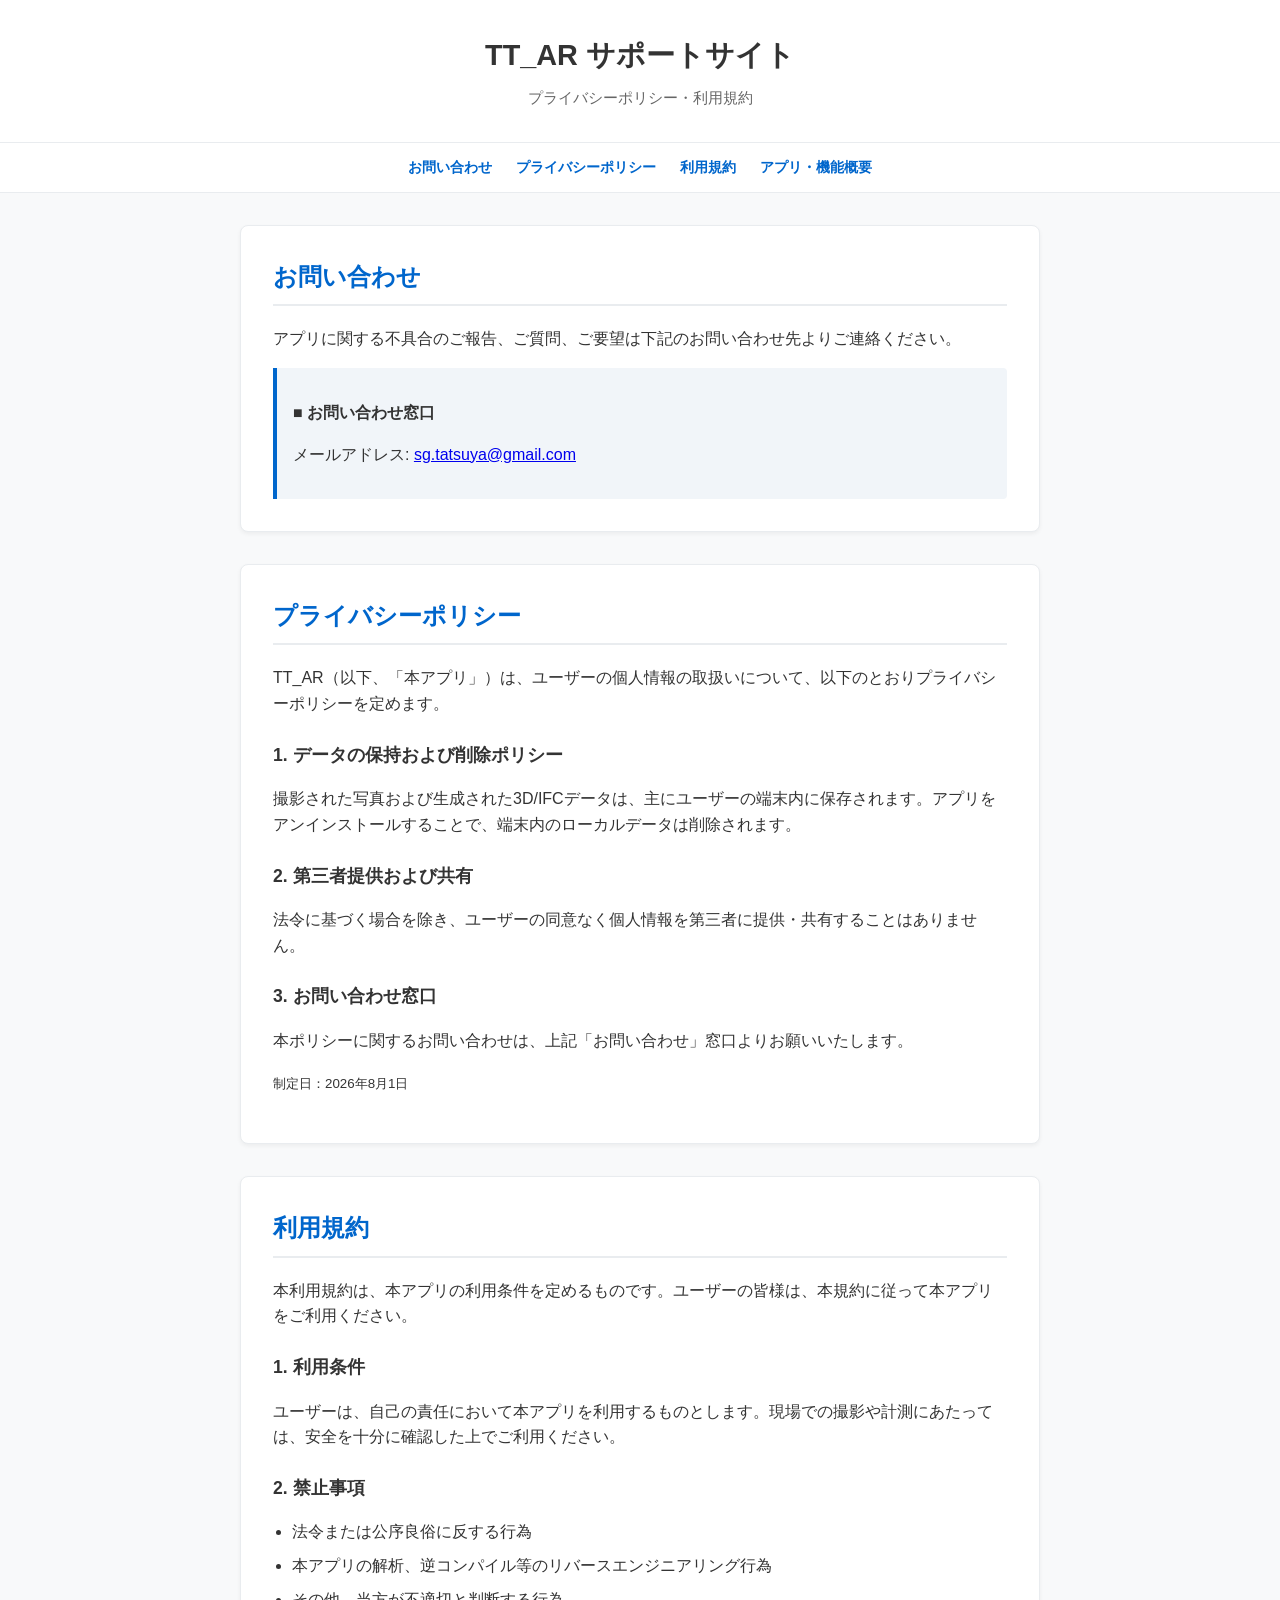
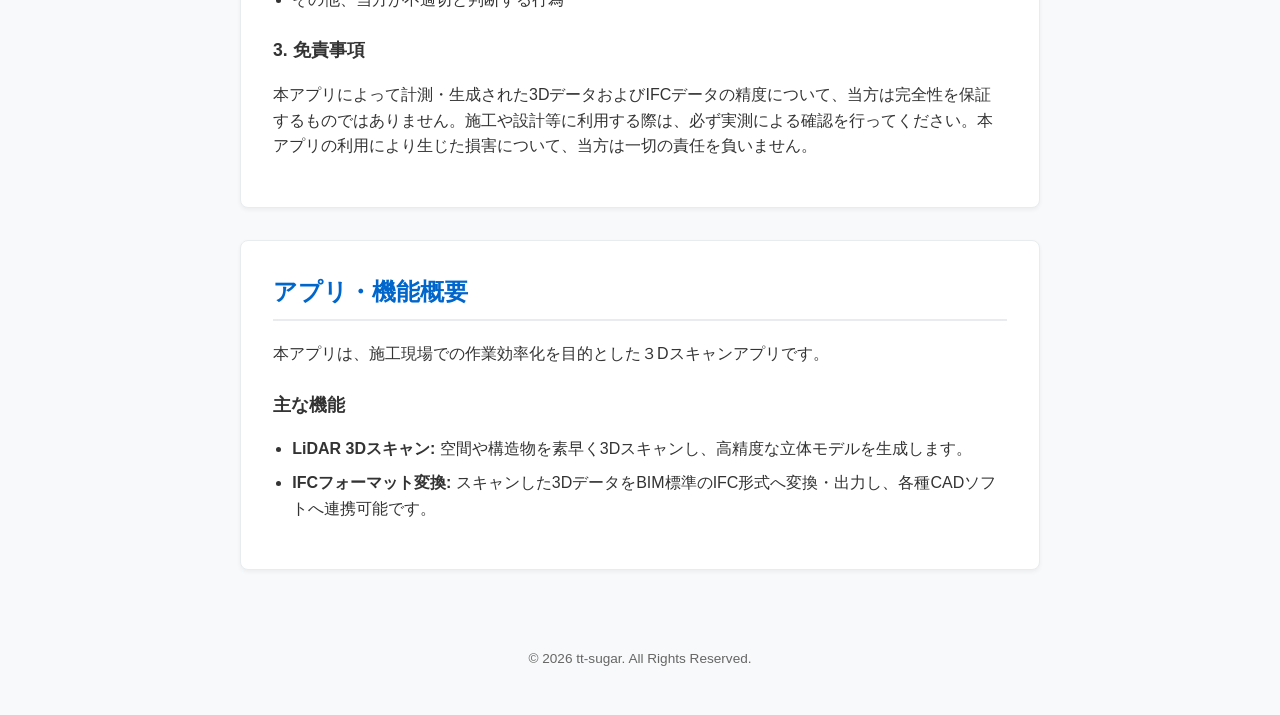
==== ttAr_HP.html @ 11c271d5 "Initial website" ====
<!DOCTYPE html>
<html lang="ja">
<head>
    <meta charset="UTF-8">
    <meta name="viewport" content="width=device-width, initial-scale=1.0">
    <title>TT_AR サポート＆プライバシーポリシー</title>
    <style>
        :root {
            --primary-color: #0066cc;
            --text-color: #333333;
            --bg-color: #f8f9fa;
            --card-bg: #ffffff;
            --border-color: #e9ecef;
        }

        body {
            font-family: -apple-system, BlinkMacSystemFont, "Segoe UI", Roboto, "Helvetica Neue", Arial, sans-serif;
            line-height: 1.6;
            color: var(--text-color);
            background-color: var(--bg-color);
            margin: 0;
            padding: 0;
        }

        header {
            background-color: var(--card-bg);
            border-bottom: 1px solid var(--border-color);
            padding: 2rem 1rem;
            text-align: center;
        }

        header h1 {
            margin: 0 0 0.5rem 0;
            font-size: 1.8rem;
        }

        header p {
            margin: 0;
            color: #666;
            font-size: 0.95rem;
        }

        nav {
            background-color: var(--card-bg);
            border-bottom: 1px solid var(--border-color);
            position: sticky;
            top: 0;
            display: flex;
            justify-content: center;
            gap: 1.5rem;
            padding: 0.8rem;
            font-size: 0.9rem;
        }

        nav a {
            color: var(--primary-color);
            text-decoration: none;
            font-weight: 600;
        }

        nav a:hover {
            text-decoration: underline;
        }

        .container {
            max-width: 800px;
            margin: 2rem auto;
            padding: 0 1rem;
        }

        section {
            background: var(--card-bg);
            border-radius: 8px;
            padding: 2rem;
            margin-bottom: 2rem;
            box-shadow: 0 2px 4px rgba(0,0,0,0.05);
            border: 1px solid var(--border-color);
        }

        h2 {
            color: var(--primary-color);
            border-bottom: 2px solid var(--border-color);
            padding-bottom: 0.5rem;
            margin-top: 0;
        }

        h3 {
            font-size: 1.1rem;
            margin-top: 1.5rem;
        }

        ul {
            padding-left: 1.2rem;
        }

        li {
            margin-bottom: 0.5rem;
        }

        .contact-box {
            background-color: #f1f5f9;
            border-left: 4px solid var(--primary-color);
            padding: 1rem;
            margin-top: 1rem;
            border-radius: 0 4px 4px 0;
        }

        footer {
            text-align: center;
            padding: 2rem 1rem;
            color: #666;
            font-size: 0.85rem;
        }
    </style>
</head>
<body>

    <header>
        <!-- アプリ名に変更してください -->
        <h1>TT_AR サポートサイト</h1>
        <p>プライバシーポリシー・利用規約</p>
    </header>

    <nav>
        <a href="#contact">お問い合わせ</a>
        <a href="#privacy">プライバシーポリシー</a>
        <a href="#terms">利用規約</a>
        <a href="#products">アプリ・機能概要</a>
    </nav>

    <div class="container">

        <!-- 1. お問い合わせ (Contact) 【必須】 -->
        <section id="contact">
            <h2>お問い合わせ</h2>
            <p>アプリに関する不具合のご報告、ご質問、ご要望は下記のお問い合わせ先よりご連絡ください。</p>
            
            <div class="contact-box">
                <p><strong>■ お問い合わせ窓口</strong></p>
                <!-- ご自身のメールアドレスやGoogleフォームのURLに書き換えてください -->
                <p>メールアドレス: <a href="mailto:support@example.com">sg.tatsuya@gmail.com</a></p>
            </div>
        </section>

        <!-- 2. プライバシーポリシー (Privacy Policy) 【必須】 -->
        <section id="privacy">
            <h2>プライバシーポリシー</h2>
            <p>TT_AR（以下、「本アプリ」）は、ユーザーの個人情報の取扱いについて、以下のとおりプライバシーポリシーを定めます。</p>

            
            <!-- <h3>1. 収集する情報と収集方法</h3>
            <p>本アプリでは、機能提供およびサービス向上のため、以下の情報を取得する場合があります。</p>
            <ul>
                <li><strong>カメラ・3Dスキャンデータ:</strong> 施工写真撮影、LiDARによる3D計測およびIFCデータ変換機能の提供のため。</li>
                <li><strong>端末情報・ログ情報:</strong> アプリの不具合解析および品質向上のため。</li>
            </ul>

            <h3>2. データの使用目的</h3>
            <ul>
                <li>本アプリの基本機能（撮影、3Dデータ生成、IFC変換等）の提供・維持のため</li>
                <li>ユーザーからのサポート問合せに対応するため</li>
                <li>不具合の修正およびパフォーマンス向上のため</li>
            </ul> -->

            <h3>1. データの保持および削除ポリシー</h3>
            <p>撮影された写真および生成された3D/IFCデータは、主にユーザーの端末内に保存されます。アプリをアンインストールすることで、端末内のローカルデータは削除されます。</p>

            <h3>2. 第三者提供および共有</h3>
            <p>法令に基づく場合を除き、ユーザーの同意なく個人情報を第三者に提供・共有することはありません。</p>

            <h3>3. お問い合わせ窓口</h3>
            <p>本ポリシーに関するお問い合わせは、上記「お問い合わせ」窓口よりお願いいたします。</p>
            
            <p><small>制定日：2026年8月1日</small></p>
        </section>

        <!-- 3. 利用規約 (Terms of Service) -->
        <section id="terms">
            <h2>利用規約</h2>
            <p>本利用規約は、本アプリの利用条件を定めるものです。ユーザーの皆様は、本規約に従って本アプリをご利用ください。</p>

            <h3>1. 利用条件</h3>
            <p>ユーザーは、自己の責任において本アプリを利用するものとします。現場での撮影や計測にあたっては、安全を十分に確認した上でご利用ください。</p>

            <h3>2. 禁止事項</h3>
            <ul>
                <li>法令または公序良俗に反する行為</li>
                <li>本アプリの解析、逆コンパイル等のリバースエンジニアリング行為</li>
                <li>その他、当方が不適切と判断する行為</li>
            </ul>

            <h3>3. 免責事項</h3>
            <p>本アプリによって計測・生成された3DデータおよびIFCデータの精度について、当方は完全性を保証するものではありません。施工や設計等に利用する際は、必ず実測による確認を行ってください。本アプリの利用により生じた損害について、当方は一切の責任を負いません。</p>
        </section>

        <!-- 4. 商品・機能概要 (Products) -->
        <section id="products">
            <h2>アプリ・機能概要</h2>
            <p>本アプリは、施工現場での作業効率化を目的とした３Dスキャンアプリです。</p>

            <h3>主な機能</h3>
            <ul>
                <li><strong>LiDAR 3Dスキャン:</strong> 空間や構造物を素早く3Dスキャンし、高精度な立体モデルを生成します。</li>
                <li><strong>IFCフォーマット変換:</strong> スキャンした3DデータをBIM標準のIFC形式へ変換・出力し、各種CADソフトへ連携可能です。</li>
            </ul>
        </section>

    </div>

    <footer>
        <p>&copy; 2026 tt-sugar. All Rights Reserved.</p>
    </footer>

</body>
</html>
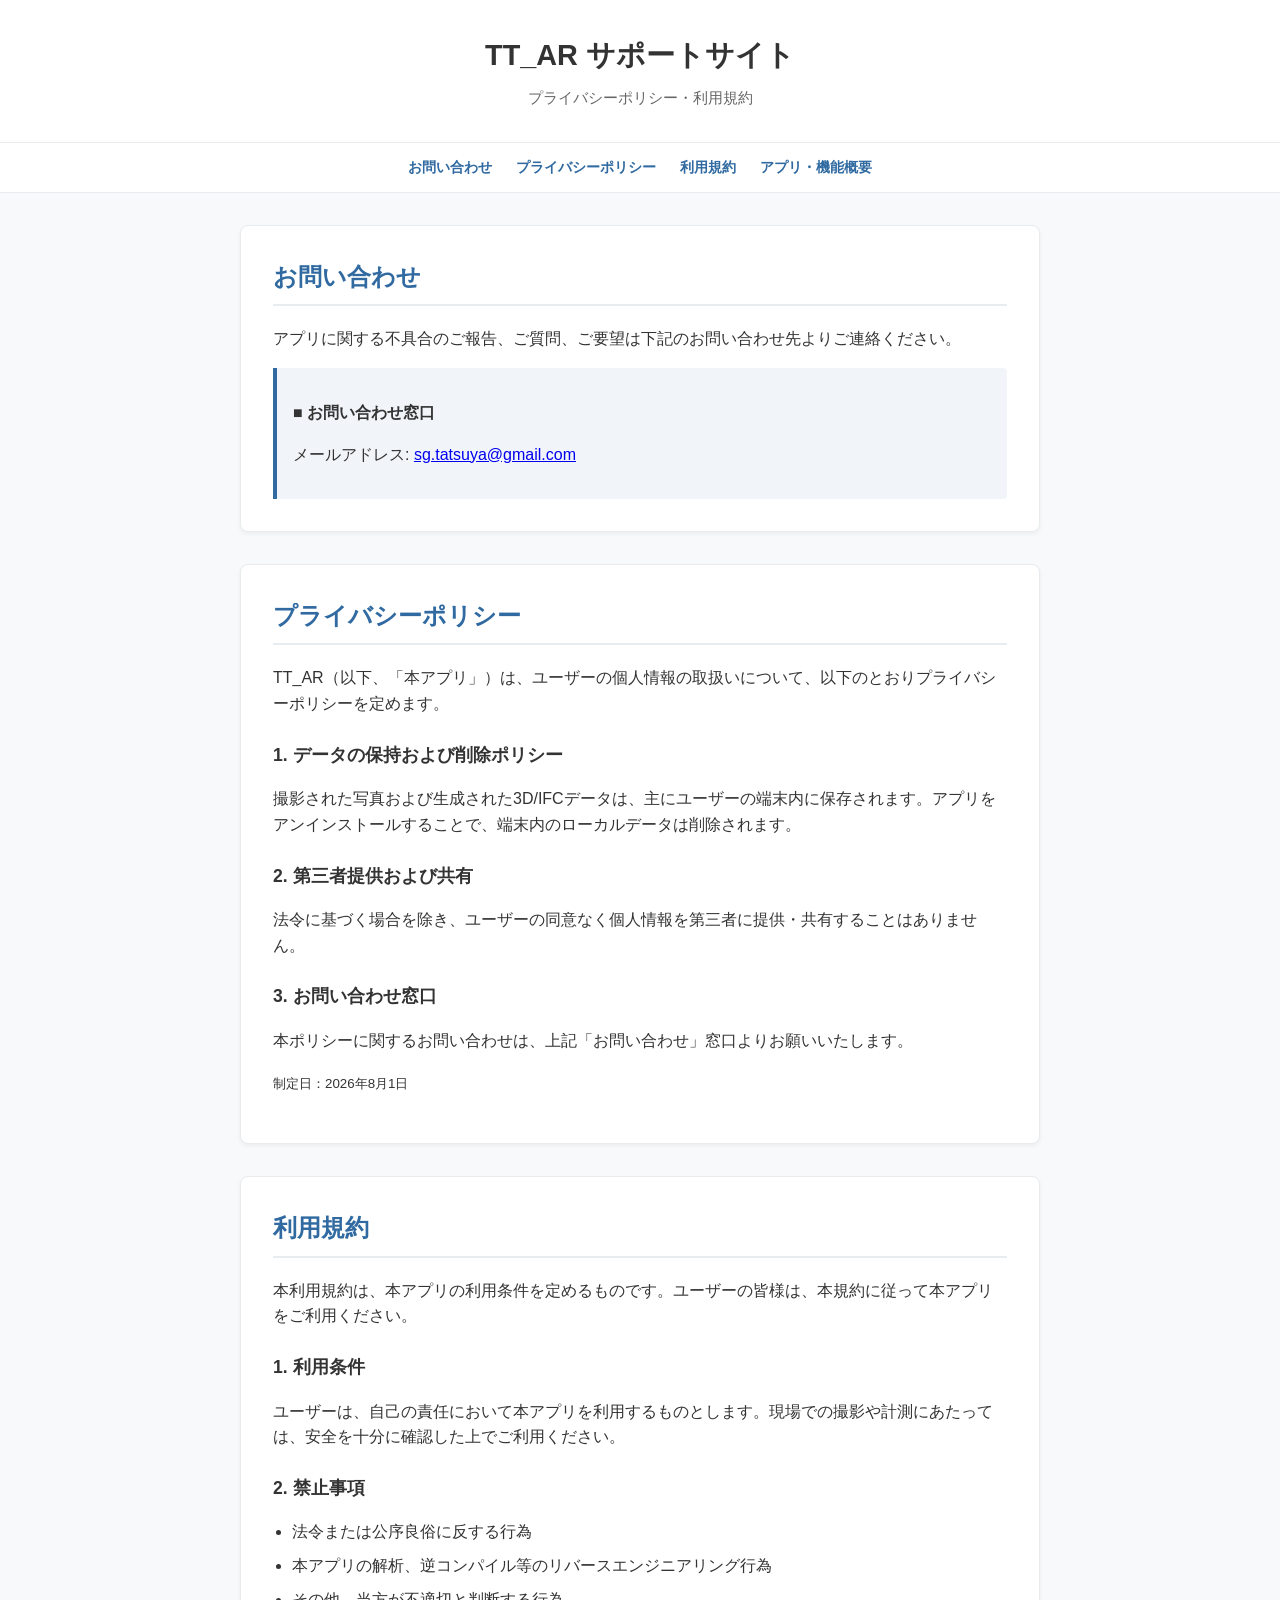
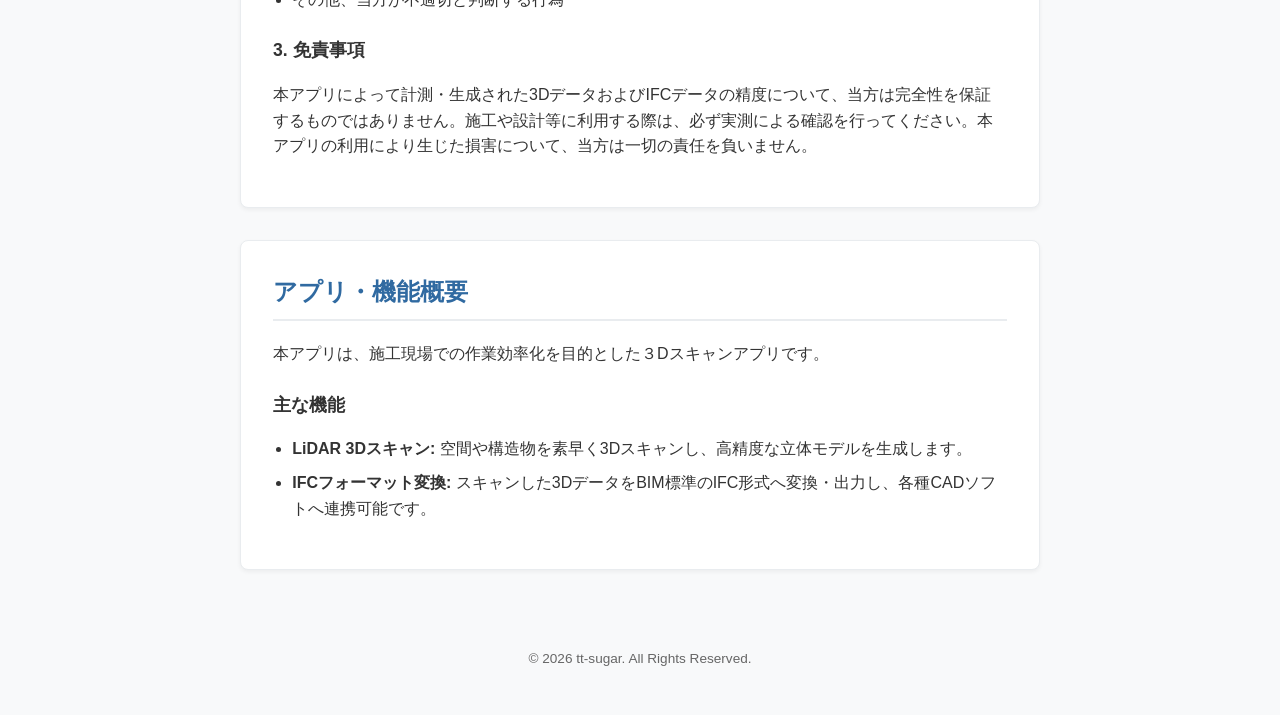
==== commit fd2b0cc3: "Redesign top page with #306AA1 theme Co-Authored-By: Claude Opus 5.5 <noreply@anthropic.com>" ====
--- a/ttAr_HP.html
+++ b/ttAr_HP.html
@@ -6,7 +6,7 @@
     <title>TT_AR サポート＆プライバシーポリシー</title>
     <style>
         :root {
-            --primary-color: #0066cc;
+            --primary-color: #306AA1;
             --text-color: #333333;
             --bg-color: #f8f9fa;
             --card-bg: #ffffff;
@@ -138,7 +138,7 @@
             <div class="contact-box">
                 <p><strong>■ お問い合わせ窓口</strong></p>
                 <!-- ご自身のメールアドレスやGoogleフォームのURLに書き換えてください -->
-                <p>メールアドレス: <a href="mailto:support@example.com">sg.tatsuya@gmail.com</a></p>
+                <p>メールアドレス: <a href="mailto:sg.tatsuya@gmail.com">sg.tatsuya@gmail.com</a></p>
             </div>
         </section>
 
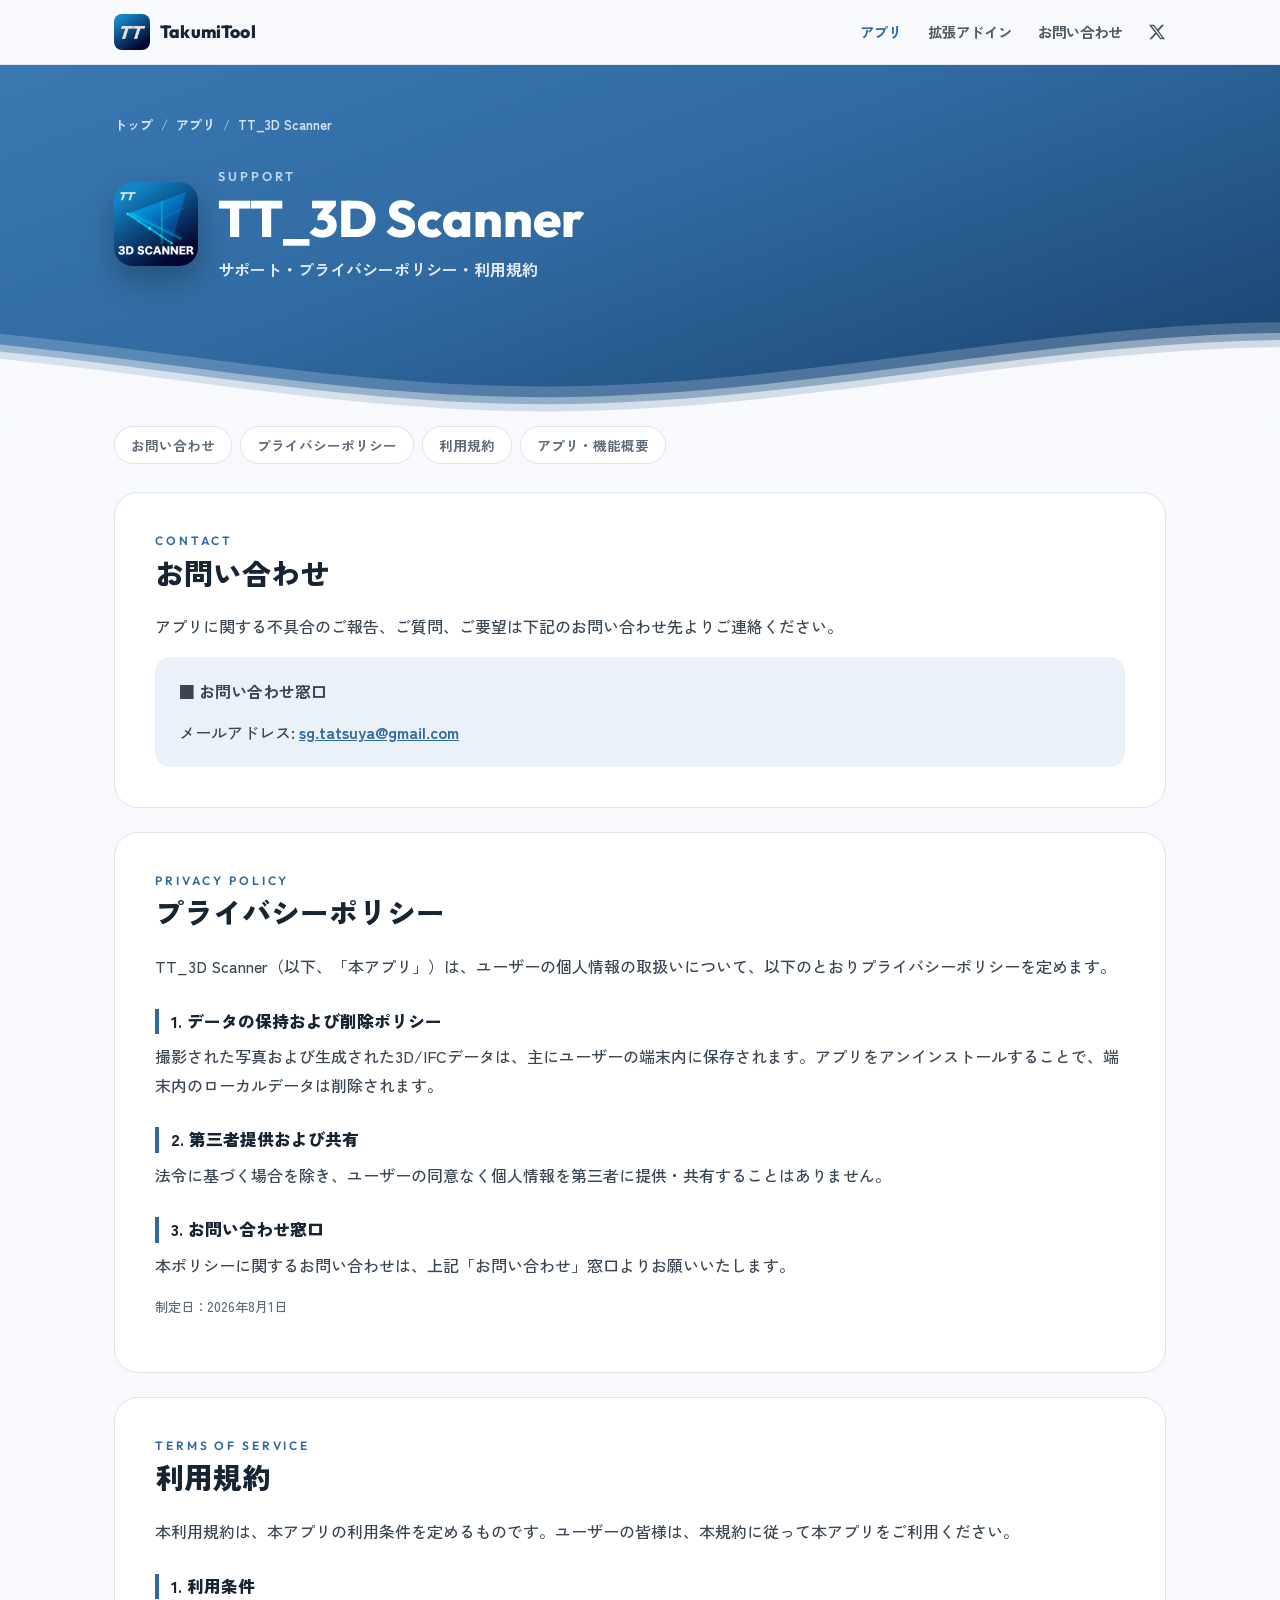
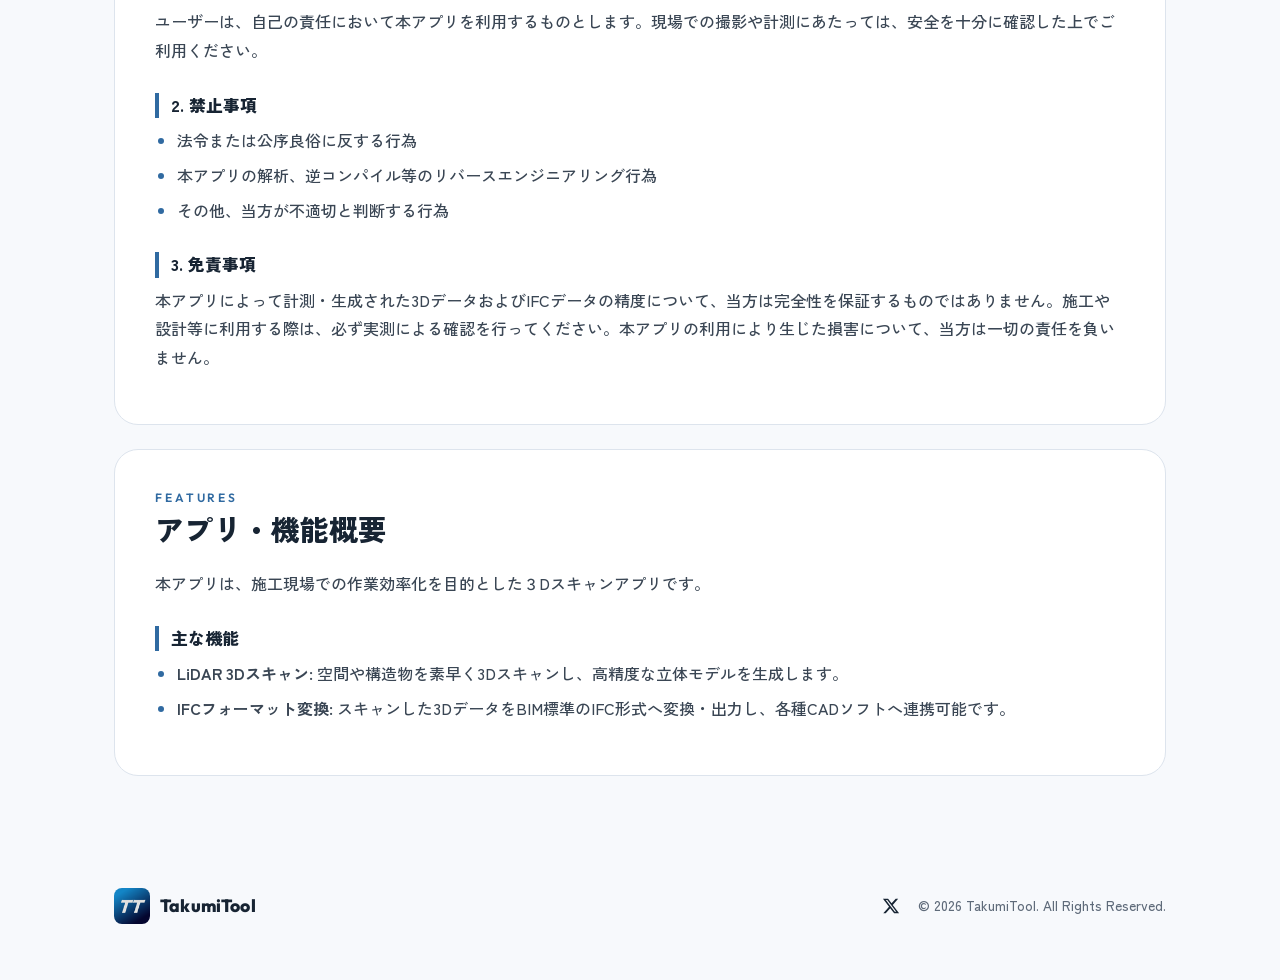
==== commit 0544924a: "Rebrand to TakumiTool with shared design, add-ins site, and app assets - Shared site.css/site.js; to" ====
--- a/ttAr_HP.html
+++ b/ttAr_HP.html
@@ -3,151 +3,78 @@
 <head>
     <meta charset="UTF-8">
     <meta name="viewport" content="width=device-width, initial-scale=1.0">
-    <title>TT_AR サポート＆プライバシーポリシー</title>
-    <style>
-        :root {
-            --primary-color: #306AA1;
-            --text-color: #333333;
-            --bg-color: #f8f9fa;
-            --card-bg: #ffffff;
-            --border-color: #e9ecef;
-        }
+    <title>TT_3D Scanner サポート＆プライバシーポリシー - TakumiTool</title>
+    <link rel="icon" type="image/png" href="assets/favicon.png">
+    <link rel="apple-touch-icon" href="assets/apple-touch-icon.png">
+    <link rel="preconnect" href="https://fonts.googleapis.com">
+    <link rel="preconnect" href="https://fonts.gstatic.com" crossorigin>
+    <link href="https://fonts.googleapis.com/css2?family=Outfit:wght@600;800&family=Zen+Kaku+Gothic+New:wght@500;700;900&display=swap" rel="stylesheet">
+    <link rel="stylesheet" href="assets/site.css">
+    <script>document.documentElement.classList.add('js');</script>
+</head>
+<body data-base="">
 
-        body {
-            font-family: -apple-system, BlinkMacSystemFont, "Segoe UI", Roboto, "Helvetica Neue", Arial, sans-serif;
-            line-height: 1.6;
-            color: var(--text-color);
-            background-color: var(--bg-color);
-            margin: 0;
-            padding: 0;
-        }
-
-        header {
-            background-color: var(--card-bg);
-            border-bottom: 1px solid var(--border-color);
-            padding: 2rem 1rem;
-            text-align: center;
-        }
-
-        header h1 {
-            margin: 0 0 0.5rem 0;
-            font-size: 1.8rem;
-        }
-
-        header p {
-            margin: 0;
-            color: #666;
-            font-size: 0.95rem;
-        }
-
-        nav {
-            background-color: var(--card-bg);
-            border-bottom: 1px solid var(--border-color);
-            position: sticky;
-            top: 0;
-            display: flex;
-            justify-content: center;
-            gap: 1.5rem;
-            padding: 0.8rem;
-            font-size: 0.9rem;
-        }
-
-        nav a {
-            color: var(--primary-color);
-            text-decoration: none;
-            font-weight: 600;
-        }
-
-        nav a:hover {
-            text-decoration: underline;
-        }
-
-        .container {
-            max-width: 800px;
-            margin: 2rem auto;
-            padding: 0 1rem;
-        }
-
-        section {
-            background: var(--card-bg);
-            border-radius: 8px;
-            padding: 2rem;
-            margin-bottom: 2rem;
-            box-shadow: 0 2px 4px rgba(0,0,0,0.05);
-            border: 1px solid var(--border-color);
-        }
-
-        h2 {
-            color: var(--primary-color);
-            border-bottom: 2px solid var(--border-color);
-            padding-bottom: 0.5rem;
-            margin-top: 0;
-        }
-
-        h3 {
-            font-size: 1.1rem;
-            margin-top: 1.5rem;
-        }
-
-        ul {
-            padding-left: 1.2rem;
-        }
-
-        li {
-            margin-bottom: 0.5rem;
-        }
-
-        .contact-box {
-            background-color: #f1f5f9;
-            border-left: 4px solid var(--primary-color);
-            padding: 1rem;
-            margin-top: 1rem;
-            border-radius: 0 4px 4px 0;
-        }
-
-        footer {
-            text-align: center;
-            padding: 2rem 1rem;
-            color: #666;
-            font-size: 0.85rem;
-        }
-    </style>
-</head>
-<body>
-
-    <header>
-        <!-- アプリ名に変更してください -->
-        <h1>TT_AR サポートサイト</h1>
-        <p>プライバシーポリシー・利用規約</p>
+    <header class="topbar">
+        <div class="wrap">
+            <a class="brand" href="index.html"><img src="assets/favicon.png" alt="" width="36" height="36">TakumiTool</a>
+            <nav>
+                <a class="nav-text" href="index.html#apps" aria-current="page">アプリ</a>
+                <a class="nav-text" href="index.html#addins">拡張アドイン</a>
+                <a class="nav-text" href="index.html#contact">お問い合わせ</a>
+                <a href="https://x.com/TakumiTool" target="_blank" rel="noopener" aria-label="X（旧Twitter）">
+                    <svg class="x-icon" viewBox="0 0 24 24" aria-hidden="true"><path d="M18.244 2.25h3.308l-7.227 8.26 8.502 11.24H16.17l-5.214-6.817L4.99 21.75H1.68l7.73-8.835L1.254 2.25H8.08l4.713 6.231zm-1.161 17.52h1.833L7.084 4.126H5.117z"/></svg>
+                </a>
+            </nav>
+        </div>
     </header>
 
-    <nav>
-        <a href="#contact">お問い合わせ</a>
-        <a href="#privacy">プライバシーポリシー</a>
-        <a href="#terms">利用規約</a>
-        <a href="#products">アプリ・機能概要</a>
+    <section class="page-hero">
+        <div class="wrap">
+            <p class="crumbs"><a href="index.html">トップ</a><span>/</span><a href="index.html#apps">アプリ</a><span>/</span>TT_3D Scanner</p>
+            <div class="page-title">
+                <img src="assets/apps/tt3dscanner-icon.png" alt="TT_3D Scanner のアイコン" width="84" height="84">
+                <div>
+                    <span class="num">SUPPORT</span>
+                    <h1>TT_3D Scanner</h1>
+                    <p>サポート・プライバシーポリシー・利用規約</p>
+                </div>
+            </div>
+        </div>
+        <svg class="waves waves-to-paper" viewBox="0 24 150 28" preserveAspectRatio="none" aria-hidden="true">
+            <defs><path id="wave" d="M-160 44c30 0 58-18 88-18s58 18 88 18 58-18 88-18 58 18 88 18v44h-352z"/></defs>
+            <use href="#wave" x="48" y="0"/>
+            <use href="#wave" x="48" y="3"/>
+            <use href="#wave" x="48" y="5"/>
+            <use href="#wave" x="48" y="7"/>
+        </svg>
+    </section>
+
+    <nav class="subnav" aria-label="ページ内の目次">
+        <div class="wrap">
+            <a href="#contact">お問い合わせ</a>
+            <a href="#privacy">プライバシーポリシー</a>
+            <a href="#terms">利用規約</a>
+            <a href="#products">アプリ・機能概要</a>
+        </div>
     </nav>
 
-    <div class="container">
+    <main class="doc wrap">
 
         <!-- 1. お問い合わせ (Contact) 【必須】 -->
-        <section id="contact">
-            <h2>お問い合わせ</h2>
+        <section class="doc-card" id="contact">
+            <h2><span class="num">CONTACT</span>お問い合わせ</h2>
             <p>アプリに関する不具合のご報告、ご質問、ご要望は下記のお問い合わせ先よりご連絡ください。</p>
-            
-            <div class="contact-box">
+            <div class="note-box">
                 <p><strong>■ お問い合わせ窓口</strong></p>
-                <!-- ご自身のメールアドレスやGoogleフォームのURLに書き換えてください -->
                 <p>メールアドレス: <a href="mailto:sg.tatsuya@gmail.com">sg.tatsuya@gmail.com</a></p>
             </div>
         </section>
 
         <!-- 2. プライバシーポリシー (Privacy Policy) 【必須】 -->
-        <section id="privacy">
-            <h2>プライバシーポリシー</h2>
-            <p>TT_AR（以下、「本アプリ」）は、ユーザーの個人情報の取扱いについて、以下のとおりプライバシーポリシーを定めます。</p>
+        <section class="doc-card" id="privacy">
+            <h2><span class="num">PRIVACY POLICY</span>プライバシーポリシー</h2>
+            <p>TT_3D Scanner（以下、「本アプリ」）は、ユーザーの個人情報の取扱いについて、以下のとおりプライバシーポリシーを定めます。</p>
 
-            
             <!-- <h3>1. 収集する情報と収集方法</h3>
             <p>本アプリでは、機能提供およびサービス向上のため、以下の情報を取得する場合があります。</p>
             <ul>
@@ -170,13 +97,13 @@
 
             <h3>3. お問い合わせ窓口</h3>
             <p>本ポリシーに関するお問い合わせは、上記「お問い合わせ」窓口よりお願いいたします。</p>
-            
+
             <p><small>制定日：2026年8月1日</small></p>
         </section>
 
         <!-- 3. 利用規約 (Terms of Service) -->
-        <section id="terms">
-            <h2>利用規約</h2>
+        <section class="doc-card" id="terms">
+            <h2><span class="num">TERMS OF SERVICE</span>利用規約</h2>
             <p>本利用規約は、本アプリの利用条件を定めるものです。ユーザーの皆様は、本規約に従って本アプリをご利用ください。</p>
 
             <h3>1. 利用条件</h3>
@@ -194,8 +121,8 @@
         </section>
 
         <!-- 4. 商品・機能概要 (Products) -->
-        <section id="products">
-            <h2>アプリ・機能概要</h2>
+        <section class="doc-card" id="products">
+            <h2><span class="num">FEATURES</span>アプリ・機能概要</h2>
             <p>本アプリは、施工現場での作業効率化を目的とした３Dスキャンアプリです。</p>
 
             <h3>主な機能</h3>
@@ -205,11 +132,21 @@
             </ul>
         </section>
 
-    </div>
+    </main>
 
     <footer>
-        <p>&copy; 2026 tt-sugar. All Rights Reserved.</p>
+        <div class="wrap">
+            <a class="brand" href="index.html"><img src="assets/favicon.png" alt="" width="36" height="36">TakumiTool</a>
+            <div class="foot-right">
+                <a href="https://x.com/TakumiTool" target="_blank" rel="noopener" aria-label="X（旧Twitter）">
+                    <svg class="x-icon" viewBox="0 0 24 24" aria-hidden="true"><path d="M18.244 2.25h3.308l-7.227 8.26 8.502 11.24H16.17l-5.214-6.817L4.99 21.75H1.68l7.73-8.835L1.254 2.25H8.08l4.713 6.231zm-1.161 17.52h1.833L7.084 4.126H5.117z"/></svg>
+                </a>
+                <p>&copy; 2026 TakumiTool. All Rights Reserved.</p>
+            </div>
+        </div>
     </footer>
 
+    <script src="assets/site.js"></script>
+
 </body>
-</html>+</html>
--- a/assets/site.css
+++ b/assets/site.css
@@ -0,0 +1,246 @@
+/* TakumiTool 共通スタイル（トップ・サポート・拡張アドインの全ページで読み込む） */
+:root {
+    color-scheme: light;
+    --theme: #306AA1;
+    --theme-deep: #173f6b;
+    --theme-soft: #eaf1f8;
+    --paper: #f7f9fc;
+    --ink: #172433;
+    --muted: #5f6b7a;
+    --line: #dde4ed;
+    --highlight: #bcd6ef;
+}
+
+* { box-sizing: border-box; }
+html { -webkit-text-size-adjust: 100%; scroll-behavior: smooth; scroll-padding-top: 130px; }
+body {
+    margin: 0;
+    background: var(--paper);
+    color: var(--ink);
+    line-height: 1.8;
+    font-weight: 500;
+    font-family: "Zen Kaku Gothic New", -apple-system, BlinkMacSystemFont, "Hiragino Sans", "Hiragino Kaku Gothic ProN", sans-serif;
+}
+a { color: inherit; }
+img { max-width: 100%; display: block; }
+.wrap { max-width: 1100px; margin: 0 auto; padding: 0 24px; }
+.num { font-family: "Outfit", sans-serif; }
+
+/* ふわっと表示（JS が動くときだけ隠す） */
+html.js .reveal { opacity: 0; transform: translateY(30px); transition: opacity 0.8s ease, transform 0.8s cubic-bezier(0.2, 0.7, 0.2, 1); }
+html.js .reveal.is-in { opacity: 1; transform: none; }
+
+/* ---- ヘッダー（すりガラス・上に固定） ---- */
+.topbar {
+    position: sticky; top: 0; z-index: 30;
+    background: rgba(247, 249, 252, 0.82);
+    -webkit-backdrop-filter: blur(12px); backdrop-filter: blur(12px);
+    border-bottom: 1px solid rgba(221, 228, 237, 0.8);
+}
+.topbar .wrap { display: flex; align-items: center; justify-content: space-between; height: 64px; }
+.brand { display: flex; align-items: center; gap: 10px; text-decoration: none; font-family: "Outfit", sans-serif; font-weight: 800; font-size: 1.1rem; letter-spacing: 0.01em; }
+.brand img { width: 36px; height: 36px; border-radius: 22%; }
+.topbar nav { display: flex; align-items: center; gap: 26px; font-size: 0.9rem; font-weight: 700; }
+.topbar nav a { text-decoration: none; opacity: 0.75; transition: opacity 0.2s ease; }
+.topbar nav a:hover, .topbar nav a[aria-current] { opacity: 1; }
+.topbar nav a[aria-current] { color: var(--theme); }
+.x-icon { width: 18px; height: 18px; display: block; fill: currentColor; }
+
+/* ---- 波のアニメーション（いちばん手前の波は次のセクションの背景色） ---- */
+.waves { position: absolute; left: 0; bottom: -1px; width: 100%; height: 150px; }
+.waves use { animation: wave 25s cubic-bezier(0.55, 0.5, 0.45, 0.5) infinite; }
+.waves use:nth-of-type(1) { animation-delay: -2s; animation-duration: 7s; }
+.waves use:nth-of-type(2) { animation-delay: -3s; animation-duration: 10s; }
+.waves use:nth-of-type(3) { animation-delay: -4s; animation-duration: 13s; }
+.waves use:nth-of-type(4) { animation-delay: -5s; animation-duration: 20s; }
+.waves-to-theme use:nth-of-type(1) { fill: rgba(48, 106, 161, 0.25); }
+.waves-to-theme use:nth-of-type(2) { fill: rgba(48, 106, 161, 0.45); }
+.waves-to-theme use:nth-of-type(3) { fill: rgba(48, 106, 161, 0.7); }
+.waves-to-theme use:nth-of-type(4) { fill: #306AA1; }
+.waves-to-paper use:nth-of-type(1) { fill: rgba(247, 249, 252, 0.2); }
+.waves-to-paper use:nth-of-type(2) { fill: rgba(247, 249, 252, 0.4); }
+.waves-to-paper use:nth-of-type(3) { fill: rgba(247, 249, 252, 0.65); }
+.waves-to-paper use:nth-of-type(4) { fill: #f7f9fc; }
+@keyframes wave { 0% { transform: translate3d(-90px, 0, 0); } 100% { transform: translate3d(85px, 0, 0); } }
+
+/* ---- セクション見出し ---- */
+.section-head { margin: 0 0 40px; font-size: clamp(1.8rem, 4vw, 2.6rem); font-weight: 900; line-height: 1.3; }
+.section-head .num { display: block; font-size: 0.8rem; letter-spacing: 0.24em; color: var(--theme); font-weight: 600; margin-bottom: 6px; }
+
+/* ---- ボタン ---- */
+.pill {
+    display: inline-flex; align-items: center; gap: 8px;
+    padding: 9px 18px; border-radius: 999px;
+    background: var(--theme); color: #fff;
+    text-decoration: none; font-weight: 700; font-size: 0.85rem; line-height: 1.5;
+    transition: transform 0.2s ease;
+}
+.pill:hover { transform: translateY(-2px); }
+.pill svg { width: 16px; height: 16px; fill: currentColor; }
+.pill-dark { background: var(--ink); }
+.pill-line { background: transparent; color: var(--theme); border: 1.5px solid var(--theme); padding: 7.5px 16.5px; }
+.pill.is-disabled { background: var(--line); color: var(--muted); pointer-events: none; }
+
+/* ---- アプリのタイル ---- */
+.app-grid { display: grid; grid-template-columns: repeat(auto-fill, minmax(min(100%, 320px), 1fr)); gap: 28px; }
+.tile {
+    display: flex; flex-direction: column;
+    background: #fff; color: var(--ink);
+    border-radius: 24px; overflow: hidden;
+    box-shadow: 0 20px 44px rgba(10, 30, 55, 0.25);
+    transition: transform 0.3s ease, box-shadow 0.3s ease;
+}
+.tile:hover { transform: translateY(-4px); box-shadow: 0 28px 54px rgba(10, 30, 55, 0.32); }
+/* サムネイル：薄い台紙の上に、角丸と影を付けた画面がのぞく（画面の色が背景の青と溶け込まないように） */
+.thumb { position: relative; aspect-ratio: 16 / 10; overflow: hidden; background: linear-gradient(160deg, #f3f7fb 0%, #dbe6f1 100%); }
+.thumb img {
+    position: absolute; top: 18px; left: 18px; right: 18px; bottom: 0;
+    width: calc(100% - 36px); height: calc(100% - 18px);
+    object-fit: cover; object-position: top;
+    border-radius: 12px 12px 0 0;
+    box-shadow: 0 0 0 1px rgba(23, 36, 51, 0.08), 0 10px 24px rgba(23, 63, 107, 0.22);
+}
+/* 縦長（スマホ）のスクリーンショット：中央に立てて、画面の上側を見せる */
+.thumb.is-portrait img { left: 50%; right: auto; width: 46%; height: auto; transform: translateX(-50%); border-radius: 18px 18px 0 0; }
+.sample-tag {
+    position: absolute; top: 12px; right: 12px;
+    padding: 2px 10px; border-radius: 999px;
+    background: rgba(23, 36, 51, 0.6); color: #fff;
+    font-family: "Outfit", sans-serif; font-size: 0.7rem; letter-spacing: 0.12em;
+}
+.tile-body { display: flex; flex-direction: column; flex: 1; padding: 24px; }
+.tile-head { display: flex; align-items: center; gap: 14px; }
+.tile-head img { width: 64px; height: 64px; border-radius: 22%; box-shadow: 0 8px 18px rgba(0, 0, 0, 0.15); flex: none; }
+.tile-head h3 { margin: 0; font-family: "Outfit", "Zen Kaku Gothic New", sans-serif; font-size: 1.4rem; font-weight: 800; line-height: 1.2; }
+.chip { display: inline-block; margin-top: 4px; padding: 1px 10px; border-radius: 999px; background: var(--theme-soft); color: var(--theme); font-size: 0.75rem; font-weight: 700; }
+.tile-desc { margin: 16px 0 0; color: var(--muted); font-size: 0.92rem; line-height: 1.75; flex: 1; }
+.tile-actions { margin-top: 20px; display: flex; flex-wrap: wrap; gap: 10px; }
+.tile-links { margin-top: 16px; padding-top: 14px; border-top: 1px solid var(--line); display: flex; flex-wrap: wrap; gap: 6px 18px; font-size: 0.85rem; font-weight: 700; }
+.tile-links a { color: var(--theme); text-decoration: none; }
+.tile-links a:hover { text-decoration: underline; }
+
+/* ---- 拡張アドインのカード ---- */
+.addin-grid { display: grid; grid-template-columns: repeat(auto-fill, minmax(min(100%, 320px), 1fr)); gap: 20px; }
+.addin {
+    display: flex; align-items: flex-start; gap: 16px;
+    padding: 20px; border-radius: 20px;
+    background: #fff; border: 1px solid var(--line);
+}
+.addin img { width: 56px; height: 56px; border-radius: 22%; flex: none; }
+.addin-body { flex: 1; min-width: 0; }
+.addin h3 { margin: 0; font-size: 1.05rem; font-weight: 900; word-break: break-all; }
+.addin h3 a { text-decoration: none; }
+.addin h3 a:hover { color: var(--theme); }
+.addin p { margin: 2px 0 0; color: var(--muted); font-size: 0.85rem; line-height: 1.6; }
+.addin-actions { margin-top: 12px; display: flex; flex-wrap: wrap; gap: 8px; }
+.more { margin: 24px 0 0; font-size: 0.9rem; font-weight: 700; }
+.more a { color: var(--theme); text-decoration: none; }
+.more a:hover { text-decoration: underline; }
+
+/* ---- 行で区切ったリンク（お問い合わせ） ---- */
+.rows { border-top: 1px solid var(--line); }
+.row {
+    display: grid; grid-template-columns: 220px 1fr auto; gap: 24px; align-items: center;
+    padding: 28px 0; border-bottom: 1px solid var(--line);
+    text-decoration: none;
+    transition: padding 0.3s ease, background 0.3s ease;
+}
+.row:hover { padding-left: 14px; padding-right: 14px; background: var(--theme-soft); }
+.row h3 { margin: 0; font-size: 1.1rem; font-weight: 900; }
+.row p { margin: 0; color: var(--muted); }
+.row strong { display: block; color: var(--ink); font-size: clamp(1.1rem, 2.4vw, 1.5rem); font-weight: 700; word-break: break-all; }
+.row .arrow { font-size: 1.4rem; color: var(--theme); transition: transform 0.3s ease; }
+.row:hover .arrow { transform: translateX(6px); }
+
+/* ---- 子ページ：見出しの帯（下に波） ---- */
+.page-hero { position: relative; overflow: hidden; background: linear-gradient(160deg, #3a78b2 0%, var(--theme) 45%, var(--theme-deep) 100%); color: #fff; }
+.page-hero .wrap { position: relative; z-index: 1; padding-top: 48px; padding-bottom: 130px; }
+.crumbs { margin: 0 0 28px; font-size: 0.82rem; font-weight: 700; opacity: 0.8; }
+.crumbs a { text-decoration: none; }
+.crumbs a:hover { text-decoration: underline; }
+.crumbs span { margin: 0 8px; opacity: 0.6; }
+.page-title { display: flex; align-items: center; gap: 20px; }
+.page-title img { width: 84px; height: 84px; border-radius: 22%; box-shadow: 0 14px 30px rgba(0, 0, 0, 0.25); flex: none; }
+.page-title .num { display: block; font-size: 0.8rem; letter-spacing: 0.24em; font-weight: 600; color: var(--highlight); }
+.page-title h1 { margin: 0; font-family: "Outfit", "Zen Kaku Gothic New", sans-serif; font-size: clamp(2rem, 5vw, 3.2rem); font-weight: 800; line-height: 1.2; }
+.page-title p { margin: 6px 0 0; opacity: 0.85; font-weight: 700; }
+.page-hero .waves { height: 100px; }
+
+/* 子ページ：ページ内の目次 */
+.subnav { position: sticky; top: 64px; z-index: 20; background: rgba(247, 249, 252, 0.9); -webkit-backdrop-filter: blur(12px); backdrop-filter: blur(12px); }
+.subnav .wrap { display: flex; gap: 8px; overflow-x: auto; padding-top: 12px; padding-bottom: 12px; scrollbar-width: none; }
+.subnav .wrap::-webkit-scrollbar { display: none; }
+.subnav a {
+    flex: none; padding: 6px 16px; border-radius: 999px;
+    background: #fff; border: 1px solid var(--line);
+    text-decoration: none; font-size: 0.85rem; font-weight: 700; color: var(--muted);
+    transition: color 0.2s ease, border-color 0.2s ease;
+}
+.subnav a:hover { color: var(--theme); border-color: var(--theme); }
+
+/* 子ページ：本文 */
+.doc { display: grid; gap: 24px; padding-top: 16px; padding-bottom: 40px; }
+.doc-card { background: #fff; border: 1px solid var(--line); border-radius: 24px; padding: 40px; }
+.doc-card > h2 { margin: 0 0 20px; font-size: clamp(1.4rem, 3vw, 1.8rem); font-weight: 900; line-height: 1.35; }
+.doc-card > h2 .num { display: block; font-size: 0.75rem; letter-spacing: 0.24em; color: var(--theme); font-weight: 600; margin-bottom: 4px; }
+.doc-card h3 { margin: 28px 0 8px; font-size: 1.05rem; font-weight: 900; padding-left: 12px; border-left: 4px solid var(--theme); line-height: 1.5; }
+.doc-card p, .doc-card li { color: #3a4654; }
+.doc-card p { margin: 0 0 12px; }
+.doc-card ul { margin: 0 0 12px; padding-left: 1.4em; }
+.doc-card li { margin-bottom: 6px; }
+.doc-card li::marker { color: var(--theme); }
+.doc-card a { color: var(--theme); font-weight: 700; }
+.doc-card a.pill { color: #fff; }
+.doc-card a.pill-line { color: var(--theme); }
+.doc-card .addin h3 { margin: 0; padding: 0; border: 0; font-size: 1.05rem; }
+.doc-card .addin h3 a { color: inherit; }
+.doc-card .addin-grid { margin-top: 20px; }
+.doc-card .download-row { margin-top: 20px; }
+.doc-card small { color: var(--muted); }
+.note-box { margin: 16px 0 0; padding: 20px 24px; border-radius: 16px; background: var(--theme-soft); }
+.note-box p:last-child { margin-bottom: 0; }
+
+/* 子ページ：手順 */
+.steps { list-style: none; margin: 0; padding: 0; counter-reset: step; display: grid; gap: 16px; }
+.steps li { counter-increment: step; position: relative; margin: 0; padding: 18px 20px 18px 72px; border-radius: 16px; background: var(--paper); border: 1px solid var(--line); }
+.steps li::before {
+    content: counter(step, decimal-leading-zero);
+    position: absolute; left: 20px; top: 16px;
+    font-family: "Outfit", sans-serif; font-weight: 800; font-size: 1.5rem; line-height: 1.3;
+    color: transparent; -webkit-text-stroke: 1.5px var(--theme);
+}
+.steps strong { display: block; color: var(--ink); }
+
+/* 子ページ：表 */
+.spec { width: 100%; border-collapse: collapse; font-size: 0.95rem; }
+.spec th, .spec td { text-align: left; padding: 12px 0; border-bottom: 1px solid var(--line); vertical-align: top; }
+.spec th { width: 32%; color: var(--muted); font-weight: 700; padding-right: 16px; }
+
+/* ---- フッター ---- */
+footer { padding: 72px 0 56px; color: var(--muted); font-size: 0.85rem; }
+footer .wrap { display: flex; justify-content: space-between; align-items: center; gap: 16px; flex-wrap: wrap; }
+footer .brand { color: var(--ink); }
+footer .foot-right { display: flex; align-items: center; gap: 18px; }
+footer .foot-right p { margin: 0; }
+footer .foot-right a { color: var(--ink); }
+
+@media (max-width: 820px) {
+    .topbar nav { gap: 16px; font-size: 0.84rem; }
+    .waves { height: 90px; }
+    .page-hero .waves { height: 70px; }
+    .page-hero .wrap { padding-bottom: 100px; }
+    .page-title img { width: 64px; height: 64px; }
+    .doc-card { padding: 28px 22px; border-radius: 20px; }
+    .row { grid-template-columns: 1fr auto; gap: 6px 16px; }
+    .row h3 { grid-column: 1 / -1; }
+}
+@media (max-width: 480px) {
+    .topbar nav a.nav-text:not(:first-child) { display: none; }
+    .steps li { padding-left: 60px; }
+    .steps li::before { left: 16px; }
+    .spec th { width: 38%; }
+}
+@media (prefers-reduced-motion: reduce) {
+    *, *::before, *::after { animation: none !important; transition: none !important; }
+    html.js .reveal { opacity: 1; transform: none; }
+}
